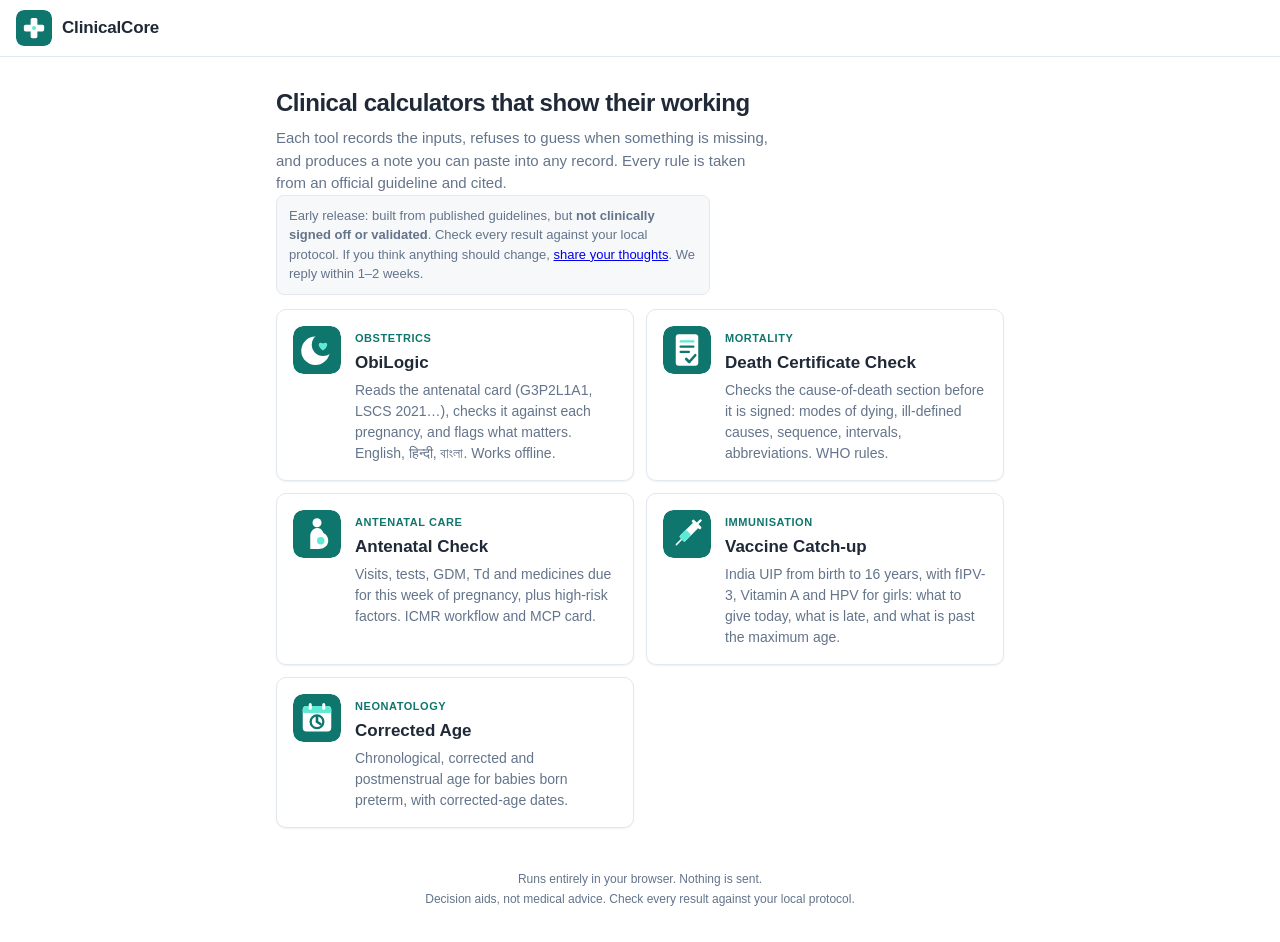
==== index.html @ 93f082eb "ClinicalCore site" ====
<!doctype html>
<html lang="en">
<head>
  <meta charset="utf-8">
  <meta name="viewport" content="width=device-width, initial-scale=1">
  <title>ClinicalCore</title>
  <meta name="description" content="Free, open-source clinical calculators that show their working. Runs in your browser.">
  <meta name="theme-color" content="#FFFFFF">
  <link rel="manifest" href="manifest.webmanifest">
  <link rel="icon" href="icon.svg" type="image/svg+xml">
  <link rel="stylesheet" href="shared/base.css">
  <link rel="stylesheet" href="hub.css">
  <script src="shared/offline.js" type="module"></script>
</head>
<body>
  <header class="bar">
    <a class="brand" href="./">
      <img src="icon.svg" alt="" width="36" height="36">
      <span>ClinicalCore</span>
    </a>
  </header>

  <main>
    <section class="intro">
      <h1>Clinical calculators that show their working</h1>
      <p>Each tool records the inputs, refuses to guess when something is missing, and produces a note you can paste into any record. Every rule is taken from an official guideline and cited.</p>
      <p class="notice">Early release: built from published guidelines, but <strong>not clinically signed off or validated</strong>. Check every result against your local protocol. If you think anything should change, <a href="https://github.com/nabvian/clinicalcore/issues/new?template=feedback.md" target="_blank" rel="noopener">share your thoughts</a>. We reply within 1–2 weeks.</p>
    </section>

    <section class="tools">
      <a class="tool" href="obilogic/">
        <img src="obilogic/icon.svg" alt="" width="48" height="48">
        <div>
          <span class="tag">Obstetrics</span>
          <h2>ObiLogic</h2>
          <p>Reads the antenatal card (G3P2L1A1, LSCS 2021…), checks it against each pregnancy, and flags what matters. English, हिन्दी, বাংলা. Works offline.</p>
        </div>
      </a>
      <a class="tool" href="mccd/">
        <img src="mccd/icon.svg" alt="" width="48" height="48">
        <div>
          <span class="tag">Mortality</span>
          <h2>Death Certificate Check</h2>
          <p>Checks the cause-of-death section before it is signed: modes of dying, ill-defined causes, sequence, intervals, abbreviations. WHO rules.</p>
        </div>
      </a>
      <a class="tool" href="anc/">
        <img src="anc/icon.svg" alt="" width="48" height="48">
        <div>
          <span class="tag">Antenatal care</span>
          <h2>Antenatal Check</h2>
          <p>Visits, tests, GDM, Td and medicines due for this week of pregnancy, plus high-risk factors. ICMR workflow and MCP card.</p>
        </div>
      </a>
      <a class="tool" href="vaccines/">
        <img src="vaccines/icon.svg" alt="" width="48" height="48">
        <div>
          <span class="tag">Immunisation</span>
          <h2>Vaccine Catch-up</h2>
          <p>India UIP from birth to 16 years, with fIPV-3, Vitamin A and HPV for girls: what to give today, what is late, and what is past the maximum age.</p>
        </div>
      </a>
      <a class="tool" href="corrected-age/">
        <img src="corrected-age/icon.svg" alt="" width="48" height="48">
        <div>
          <span class="tag">Neonatology</span>
          <h2>Corrected Age</h2>
          <p>Chronological, corrected and postmenstrual age for babies born preterm, with corrected-age dates.</p>
        </div>
      </a>
    </section>
  </main>

  <footer>
    <p>Runs entirely in your browser. Nothing is sent.</p>
    <p>Decision aids, not medical advice. Check every result against your local protocol.</p>
  </footer>
</body>
</html>
---- shared/base.css ----
:root {
  --bg: #FFFFFF;
  --surface: #FFFFFF;
  --subtle: #F7F8FA;
  --ink: #1F2937;
  --muted: #64748B;
  --line: #E2E8F0;
  --accent: #0F766E;
  --accent-ink: #FFFFFF;
  --accent-soft: #E6F4F2;
  --good: #E7F4EC;
  --good-ink: #166534;
  --amber: #FEF3C7;
  --amber-ink: #92400E;
  --neutral: #EEF2F6;
  --neutral-ink: #334155;
  --blue: #E0ECFB;
  --blue-ink: #1D4ED8;
  --error: #B42318;
  --error-soft: #FDECEA;
  --warning: #B45309;
  --info: #2563EB;
  --shadow: 0 1px 2px rgba(15, 23, 42, 0.06);
  --radius: 10px;
  color-scheme: light;
}

* { box-sizing: border-box; }

body {
  margin: 0;
  background: var(--bg);
  color: var(--ink);
  font: 15px/1.5 -apple-system, BlinkMacSystemFont, "Segoe UI", Roboto, "Helvetica Neue", Arial, sans-serif;
}

button, input, select { font: inherit; color: inherit; }

button:focus-visible, input:focus-visible, select:focus-visible, a:focus-visible {
  outline: 2px solid var(--accent);
  outline-offset: 2px;
}

[hidden] { display: none !important; }

.bar {
  position: sticky;
  top: 0;
  z-index: 10;
  display: flex;
  flex-wrap: wrap;
  align-items: center;
  gap: 10px 20px;
  padding: 10px 16px;
  background: var(--surface);
  border-bottom: 1px solid var(--line);
}

.brand {
  display: flex;
  align-items: center;
  gap: 10px;
  color: inherit;
  text-decoration: none;
  font-weight: 700;
  font-size: 17px;
  letter-spacing: -0.01em;
  line-height: 1.2;
}

.brand img { border-radius: 8px; }
.brand small { display: block; font-size: 11px; font-weight: 600; color: var(--muted); letter-spacing: 0.02em; }

.summary { flex: 1; min-width: 200px; }

.headline {
  font-size: 22px;
  font-weight: 700;
  font-variant-numeric: tabular-nums;
  line-height: 1.2;
}

.headline.unknown { color: var(--muted); }
.subline { font-size: 12px; color: var(--muted); font-weight: 600; }

.actions { display: flex; flex-wrap: wrap; gap: 8px; }

.btn {
  border: 1px solid var(--line);
  background: var(--surface);
  border-radius: 8px;
  padding: 7px 14px;
  font-weight: 600;
  white-space: nowrap;
  cursor: pointer;
}

.btn.primary { background: var(--accent); color: var(--accent-ink); border-color: var(--accent); }
.btn.ghost { color: var(--muted); }
.btn.small { padding: 4px 10px; font-size: 13px; }
.btn:hover { filter: brightness(0.96); }

main {
  max-width: 760px;
  margin: 0 auto;
  padding: 20px 16px 40px;
  display: grid;
  gap: 14px;
}

main > * { min-width: 0; }

.panel {
  background: var(--surface);
  border: 1px solid var(--line);
  border-radius: var(--radius);
  box-shadow: var(--shadow);
  padding: 16px;
}

.panel h2 {
  margin: 0 0 10px;
  font-size: 13px;
  font-weight: 700;
  text-transform: uppercase;
  letter-spacing: 0.05em;
  color: var(--muted);
}

.notice {
  font-size: 13px;
  padding: 10px 12px;
  border-radius: 8px;
  background: var(--subtle);
  border: 1px solid var(--line);
  color: var(--neutral-ink);
}

.form {
  display: grid;
  grid-template-columns: repeat(auto-fit, minmax(200px, 1fr));
  gap: 14px 16px;
}

.form .wide { grid-column: 1 / -1; }

.field > .label {
  display: block;
  font-size: 12px;
  font-weight: 600;
  color: var(--muted);
  margin-bottom: 6px;
}

.control { display: flex; align-items: center; gap: 6px; flex-wrap: wrap; }

.input {
  min-width: 0;
  width: 100%;
  border: 1px solid var(--line);
  border-radius: 6px;
  padding: 7px 10px;
  background: var(--surface);
  font-variant-numeric: tabular-nums;
}

.input.short { width: 80px; flex: none; }
.input.grow { flex: 1; width: auto; }
.input[aria-invalid="true"] { border-color: var(--error); background: var(--error-soft); }
.unit { color: var(--muted); font-size: 13px; }

input[type="range"] { width: 100%; accent-color: var(--accent); }

.chips { display: flex; flex-wrap: wrap; gap: 6px; }

.chip {
  border: 1px solid var(--line);
  background: var(--surface);
  border-radius: 6px;
  padding: 5px 12px;
  font-size: 14px;
  font-weight: 500;
  cursor: pointer;
}

.chip:hover { border-color: var(--accent); }

.chip[aria-pressed="true"] {
  background: var(--accent);
  border-color: var(--accent);
  color: var(--accent-ink);
}

.chips[aria-invalid="true"] .chip { border-color: var(--error); }

.rows { margin: 0; display: grid; gap: 0; }

.rows div {
  display: flex;
  justify-content: space-between;
  gap: 16px;
  padding: 8px 0;
  border-bottom: 1px solid var(--line);
}

.rows div:last-child { border-bottom: none; }
.rows dt { color: var(--muted); }
.rows dd { margin: 0; font-weight: 600; text-align: right; font-variant-numeric: tabular-nums; }

.steps { margin: 0; padding-left: 20px; display: grid; gap: 4px; font-variant-numeric: tabular-nums; }

.issues { list-style: none; margin: 0; padding: 0; display: grid; gap: 6px; }

.issue {
  font-size: 13px;
  padding: 6px 10px;
  border-radius: 6px;
  background: var(--subtle);
  border-left: 3px solid var(--line);
}

.issue.error { border-color: var(--error); }
.issue.warning { border-color: var(--warning); }
.issue.info { border-color: var(--info); }

.note {
  margin: 0;
  white-space: pre-wrap;
  font: 13px/1.6 ui-monospace, "SF Mono", Menlo, Consolas, monospace;
  background: var(--subtle);
  border: 1px solid var(--line);
  border-radius: 6px;
  padding: 12px;
}

table.grid { width: 100%; border-collapse: collapse; font-size: 14px; font-variant-numeric: tabular-nums; }
table.grid th { text-align: left; font-size: 12px; color: var(--muted); font-weight: 600; padding: 6px 8px; border-bottom: 1px solid var(--line); }
table.grid td { padding: 6px 8px; border-bottom: 1px solid var(--line); }
table.grid tr.done td { color: var(--muted); }

footer {
  text-align: center;
  color: var(--muted);
  font-size: 12px;
  padding: 0 16px 32px;
}

footer p { margin: 2px 0; }
footer a { color: inherit; }

.toast {
  position: fixed;
  left: 50%;
  bottom: 24px;
  transform: translate(-50%, 20px);
  background: var(--ink);
  color: var(--bg);
  padding: 8px 16px;
  border-radius: 8px;
  font-weight: 600;
  opacity: 0;
  transition: opacity 0.2s, transform 0.2s;
  pointer-events: none;
}

.toast.show { opacity: 1; transform: translate(-50%, 0); }

@media (max-width: 600px) {
  .bar { gap: 8px; }
  .summary { min-width: 0; }
  .actions { width: 100%; }
  .actions .btn { flex: 1; }
}

.status { display: inline-block; padding: 1px 8px; border-radius: 6px; font-size: 12px; font-weight: 600; white-space: nowrap; background: var(--neutral); color: var(--neutral-ink); }
.status.done, .status.given { background: var(--good); color: var(--good-ink); }
.status.due, .status.due_now { background: var(--amber); color: var(--amber-ink); }
.status.missed, .status.missing, .status.too_late { background: var(--error-soft); color: var(--error); }
.status.upcoming, .status.waiting { background: var(--blue); color: var(--blue-ink); }

.rowset { display: grid; gap: 8px; }
.rowline { display: flex; flex-wrap: wrap; align-items: center; gap: 6px; padding: 10px; border: 1px solid var(--line); border-radius: 8px; background: var(--subtle); }
.rowline .tag { font-size: 12px; font-weight: 700; color: var(--muted); min-width: 28px; }
.rowline .input { width: auto; flex: 1 1 120px; }
.rowline .input.short { flex: 0 0 78px; }
.checks { display: flex; flex-wrap: wrap; gap: 6px 16px; }
.checks label { display: inline-flex; gap: 6px; align-items: center; font-size: 14px; }
.risk { padding: 8px 10px; border-radius: 6px; border-left: 3px solid var(--warning); background: var(--subtle); font-size: 14px; }
.callout { font-size: 14px; font-weight: 600; padding: 10px 12px; border-radius: 8px; background: var(--accent-soft); color: var(--accent); }
.table-wrap { overflow-x: auto; }
.btn.add-row { justify-self: start; }

.spaced { margin-top: 12px; }
select.input { max-width: 100%; }
#sex { max-width: 220px; }

.btn.signed { background: var(--accent-soft); color: var(--accent); border-color: var(--accent); }
.sign-dialog { width: min(420px, calc(100vw - 32px)); border: 1px solid var(--line); border-radius: 12px; padding: 20px; color: var(--ink); background: #FFFFFF; }
.sign-dialog::backdrop { background: rgba(15, 23, 42, 0.35); }
.sign-dialog h2 { margin: 0 0 6px; font-size: 18px; }
.sign-dialog form { display: grid; gap: 12px; }
.sign-dialog .check { display: flex; gap: 8px; align-items: center; font-size: 14px; }
.dialog-actions { display: flex; flex-wrap: wrap; gap: 8px; justify-content: flex-end; }
.validation { border: 1px solid var(--line); border-radius: 8px; padding: 10px 12px; background: var(--accent-soft); color: var(--ink); }
.validation a { color: var(--accent); font-weight: 600; }
---- hub.css ----
.intro h1 {
  margin: 8px 0 6px;
  font-size: 24px;
  letter-spacing: -0.02em;
}

.intro p { margin: 0; color: var(--muted); max-width: 60ch; }

.tools {
  display: grid;
  grid-template-columns: repeat(auto-fit, minmax(300px, 1fr));
  gap: 12px;
}

.tool {
  display: flex;
  gap: 14px;
  align-items: flex-start;
  padding: 16px;
  background: var(--surface);
  border: 1px solid var(--line);
  border-radius: var(--radius);
  box-shadow: var(--shadow);
  color: inherit;
  text-decoration: none;
  transition: border-color 0.15s;
}

.tool:hover { border-color: var(--accent); }
.tool img { border-radius: 10px; flex: none; }
.tool h2 { margin: 2px 0 4px; font-size: 17px; }
.tool p { margin: 0; font-size: 14px; color: var(--muted); }

.tag {
  font-size: 11px;
  font-weight: 700;
  text-transform: uppercase;
  letter-spacing: 0.05em;
  color: var(--accent);
}

@media (max-width: 400px) {
  .tools { grid-template-columns: 1fr; }
}
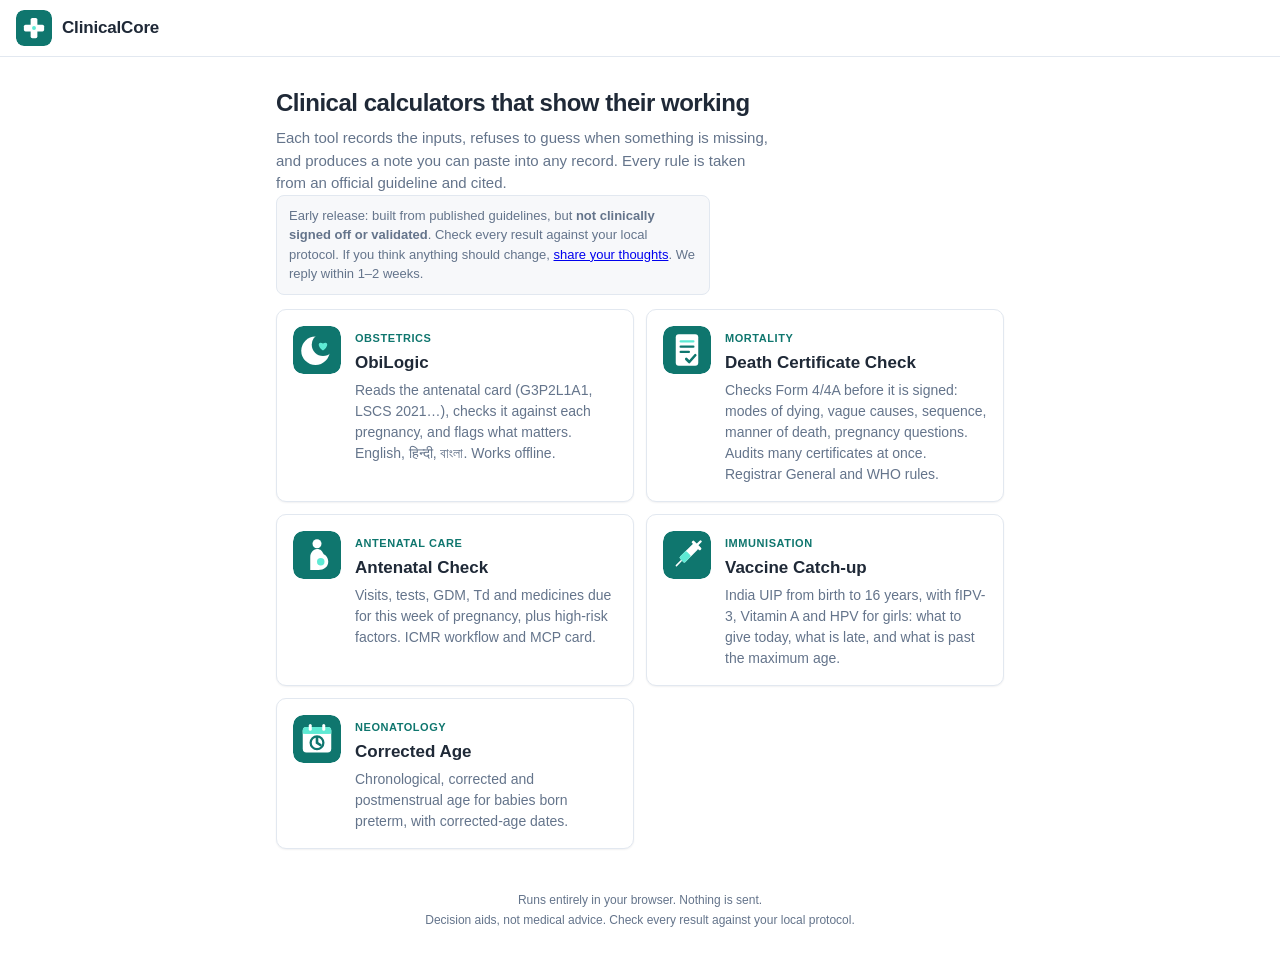
==== commit e0fc80ee: "Death Certificate Check: Form 4/4A fields, Indian manual rules, audit mode" ====
--- a/index.html
+++ b/index.html
@@ -41,7 +41,7 @@
         <div>
           <span class="tag">Mortality</span>
           <h2>Death Certificate Check</h2>
-          <p>Checks the cause-of-death section before it is signed: modes of dying, ill-defined causes, sequence, intervals, abbreviations. WHO rules.</p>
+          <p>Checks Form 4/4A before it is signed: modes of dying, vague causes, sequence, manner of death, pregnancy questions. Audits many certificates at once. Registrar General and WHO rules.</p>
         </div>
       </a>
       <a class="tool" href="anc/">
--- a/shared/base.css
+++ b/shared/base.css
@@ -303,3 +303,11 @@
 .dialog-actions { display: flex; flex-wrap: wrap; gap: 8px; justify-content: flex-end; }
 .validation { border: 1px solid var(--line); border-radius: 8px; padding: 10px 12px; background: var(--accent-soft); color: var(--ink); }
 .validation a { color: var(--accent); font-weight: 600; }
+
+.audit-actions { display: flex; flex-wrap: wrap; gap: 8px; }
+details.audit > summary { cursor: pointer; list-style: none; display: flex; align-items: center; gap: 8px; }
+details.audit > summary::-webkit-details-marker { display: none; }
+details.audit > summary::before { content: '▸'; color: var(--muted); }
+details.audit[open] > summary::before { content: '▾'; }
+details.audit > summary h2 { margin: 0; }
+.inline { display: flex; gap: 8px; align-items: center; }
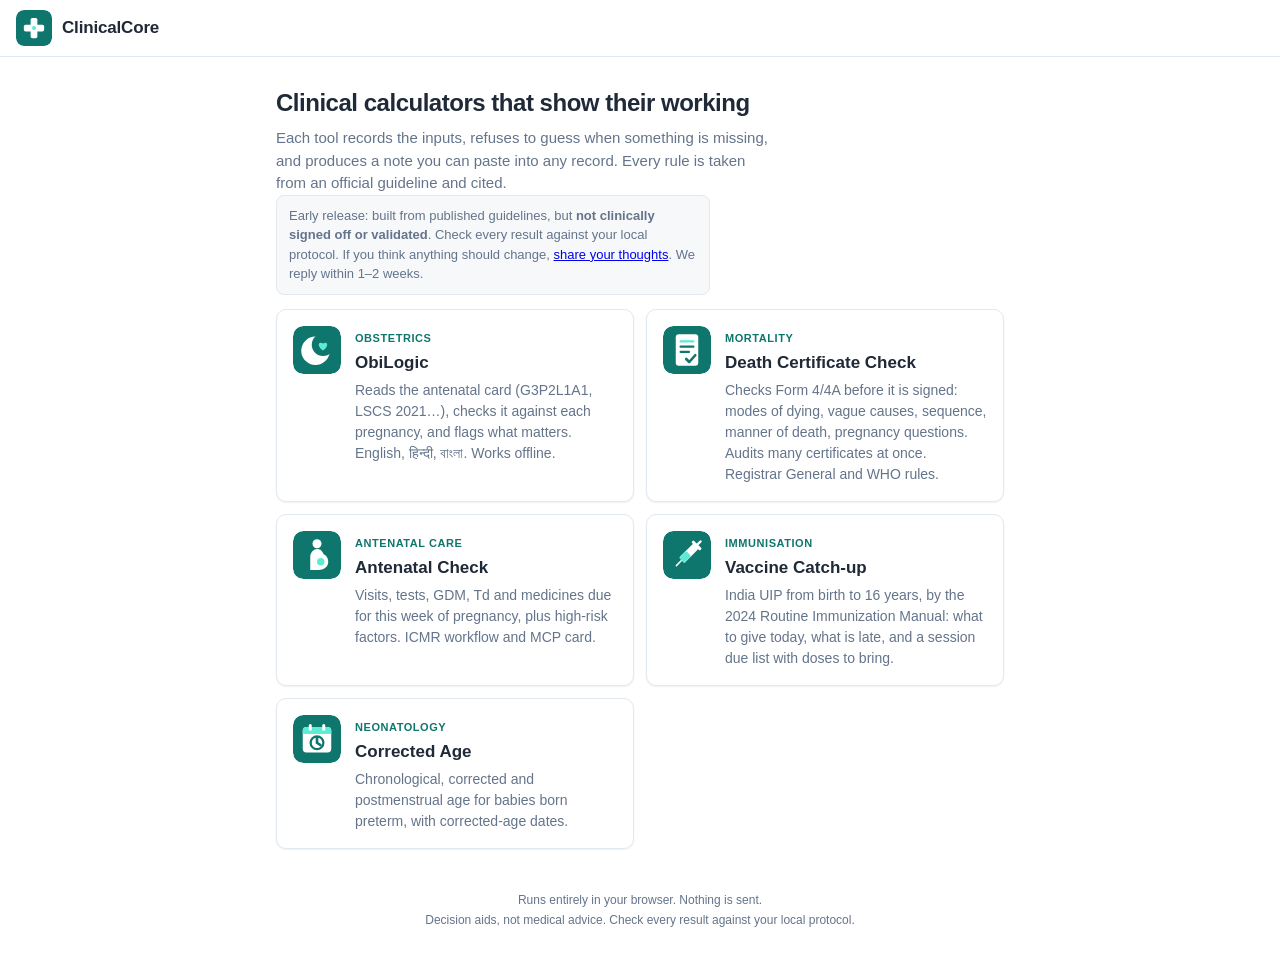
==== commit a9dd2a69: "Vaccine Catch-up: 2024 Routine Immunization Manual, session due list" ====
--- a/index.html
+++ b/index.html
@@ -57,7 +57,7 @@
         <div>
           <span class="tag">Immunisation</span>
           <h2>Vaccine Catch-up</h2>
-          <p>India UIP from birth to 16 years, with fIPV-3, Vitamin A and HPV for girls: what to give today, what is late, and what is past the maximum age.</p>
+          <p>India UIP from birth to 16 years, by the 2024 Routine Immunization Manual: what to give today, what is late, and a session due list with doses to bring.</p>
         </div>
       </a>
       <a class="tool" href="corrected-age/">
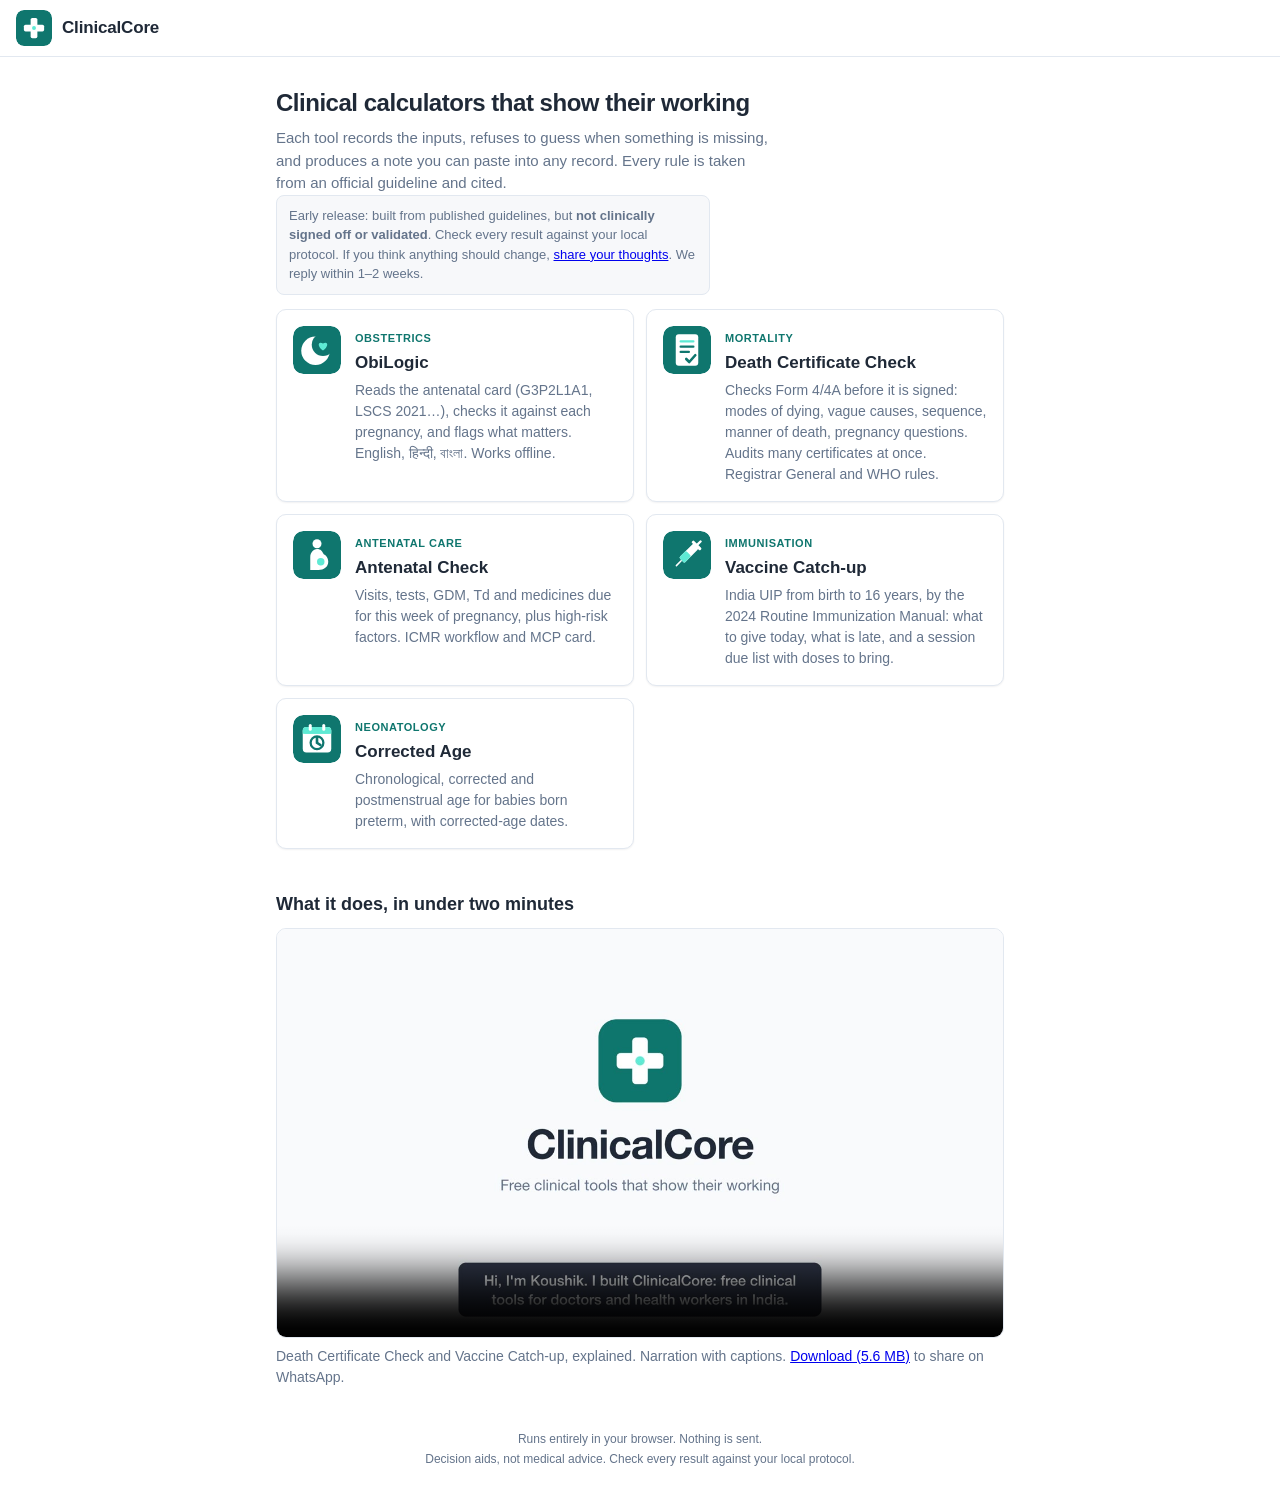
==== commit 5f1aa4fd: "Add the explainer video" ====
--- a/index.html
+++ b/index.html
@@ -69,6 +69,15 @@
         </div>
       </a>
     </section>
+
+    <section class="watch" id="video">
+      <h2>What it does, in under two minutes</h2>
+      <video controls preload="none" playsinline poster="media/clinicalcore-explainer.jpg" width="1280" height="720">
+        <source src="media/clinicalcore-explainer.mp4" type="video/mp4">
+        <a href="media/clinicalcore-explainer.mp4">Download the video</a>
+      </video>
+      <p>Death Certificate Check and Vaccine Catch-up, explained. Narration with captions. <a href="media/clinicalcore-explainer.mp4" download>Download (5.6 MB)</a> to share on WhatsApp.</p>
+    </section>
   </main>
 
   <footer>
--- a/hub.css
+++ b/hub.css
@@ -42,3 +42,8 @@
 @media (max-width: 400px) {
   .tools { grid-template-columns: 1fr; }
 }
+
+.watch { margin-top: 28px; }
+.watch h2 { margin: 0 0 10px; font-size: 18px; }
+.watch video { display: block; width: 100%; height: auto; border: 1px solid var(--line); border-radius: var(--radius); background: #FFFFFF; }
+.watch p { margin: 8px 0 0; font-size: 14px; color: var(--muted); }
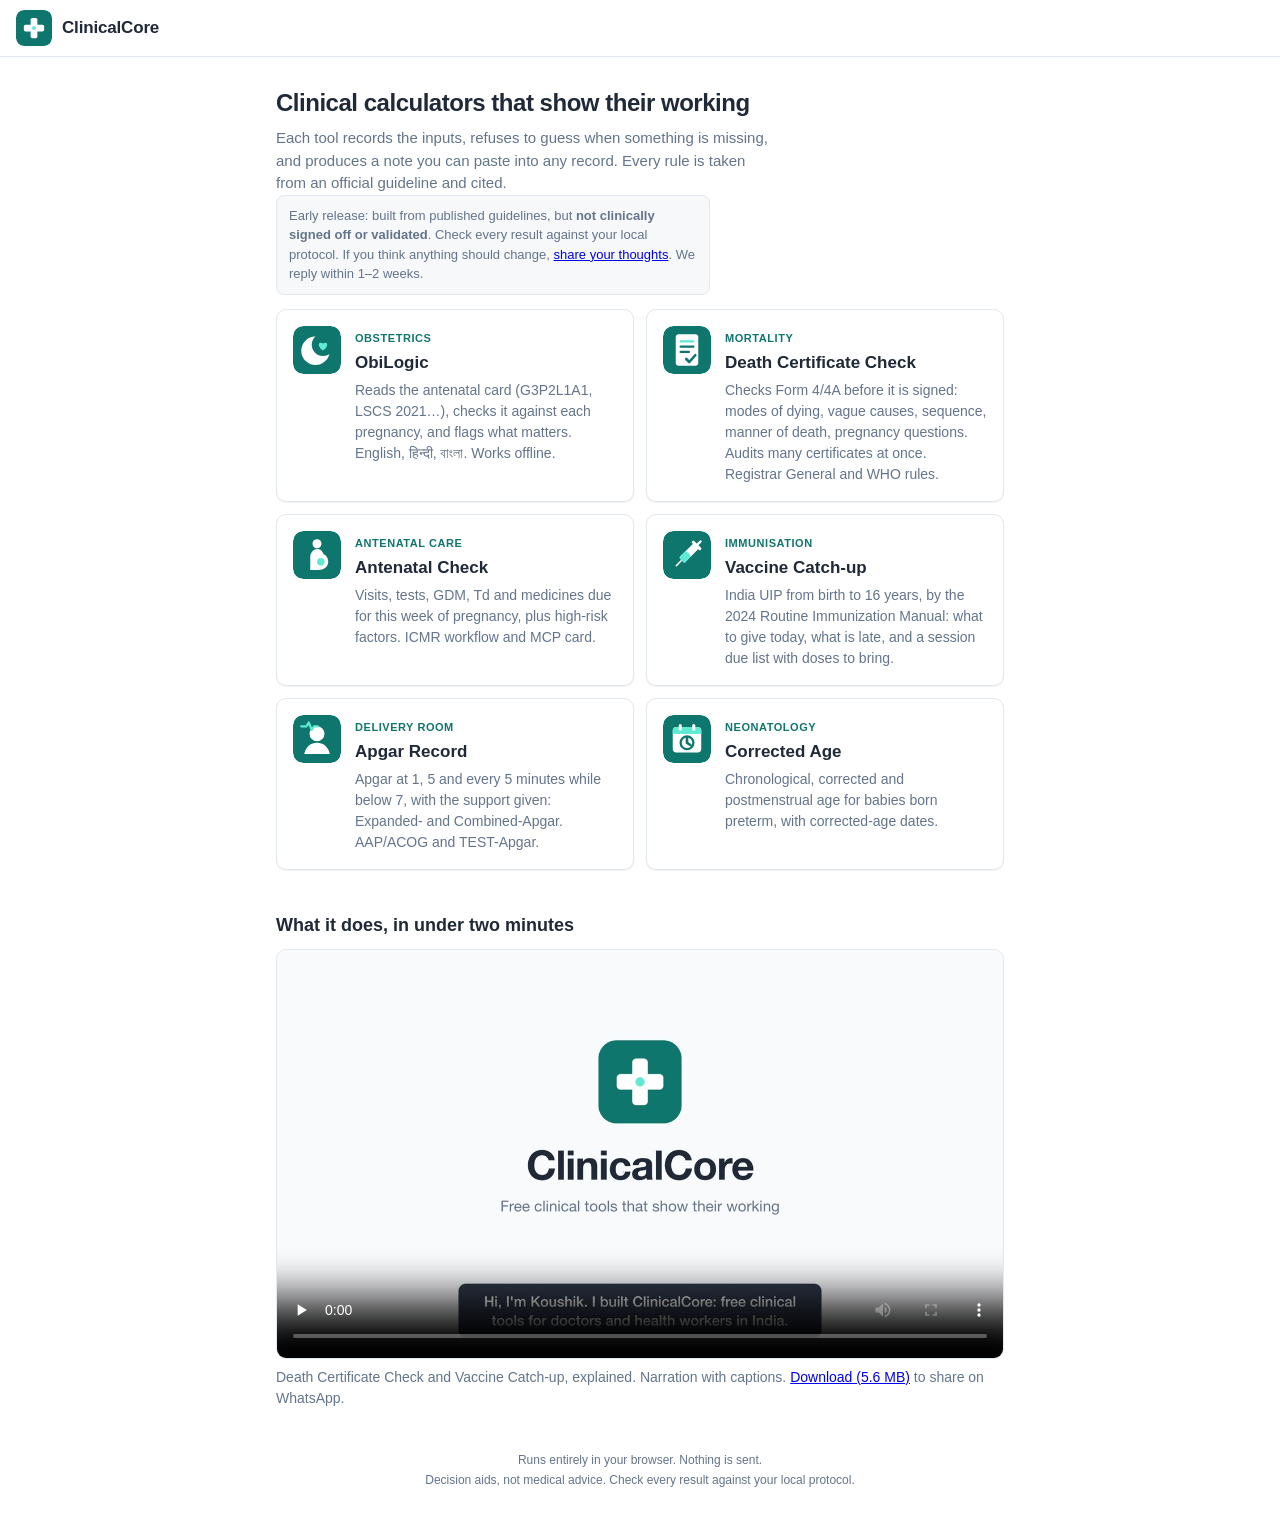
==== commit 29cd2b39: "Apgar Record: expanded and Combined-Apgar" ====
--- a/index.html
+++ b/index.html
@@ -60,6 +60,14 @@
           <p>India UIP from birth to 16 years, by the 2024 Routine Immunization Manual: what to give today, what is late, and a session due list with doses to bring.</p>
         </div>
       </a>
+      <a class="tool" href="apgar/">
+        <img src="apgar/icon.svg" alt="" width="48" height="48">
+        <div>
+          <span class="tag">Delivery room</span>
+          <h2>Apgar Record</h2>
+          <p>Apgar at 1, 5 and every 5 minutes while below 7, with the support given: Expanded- and Combined-Apgar. AAP/ACOG and TEST-Apgar.</p>
+        </div>
+      </a>
       <a class="tool" href="corrected-age/">
         <img src="corrected-age/icon.svg" alt="" width="48" height="48">
         <div>
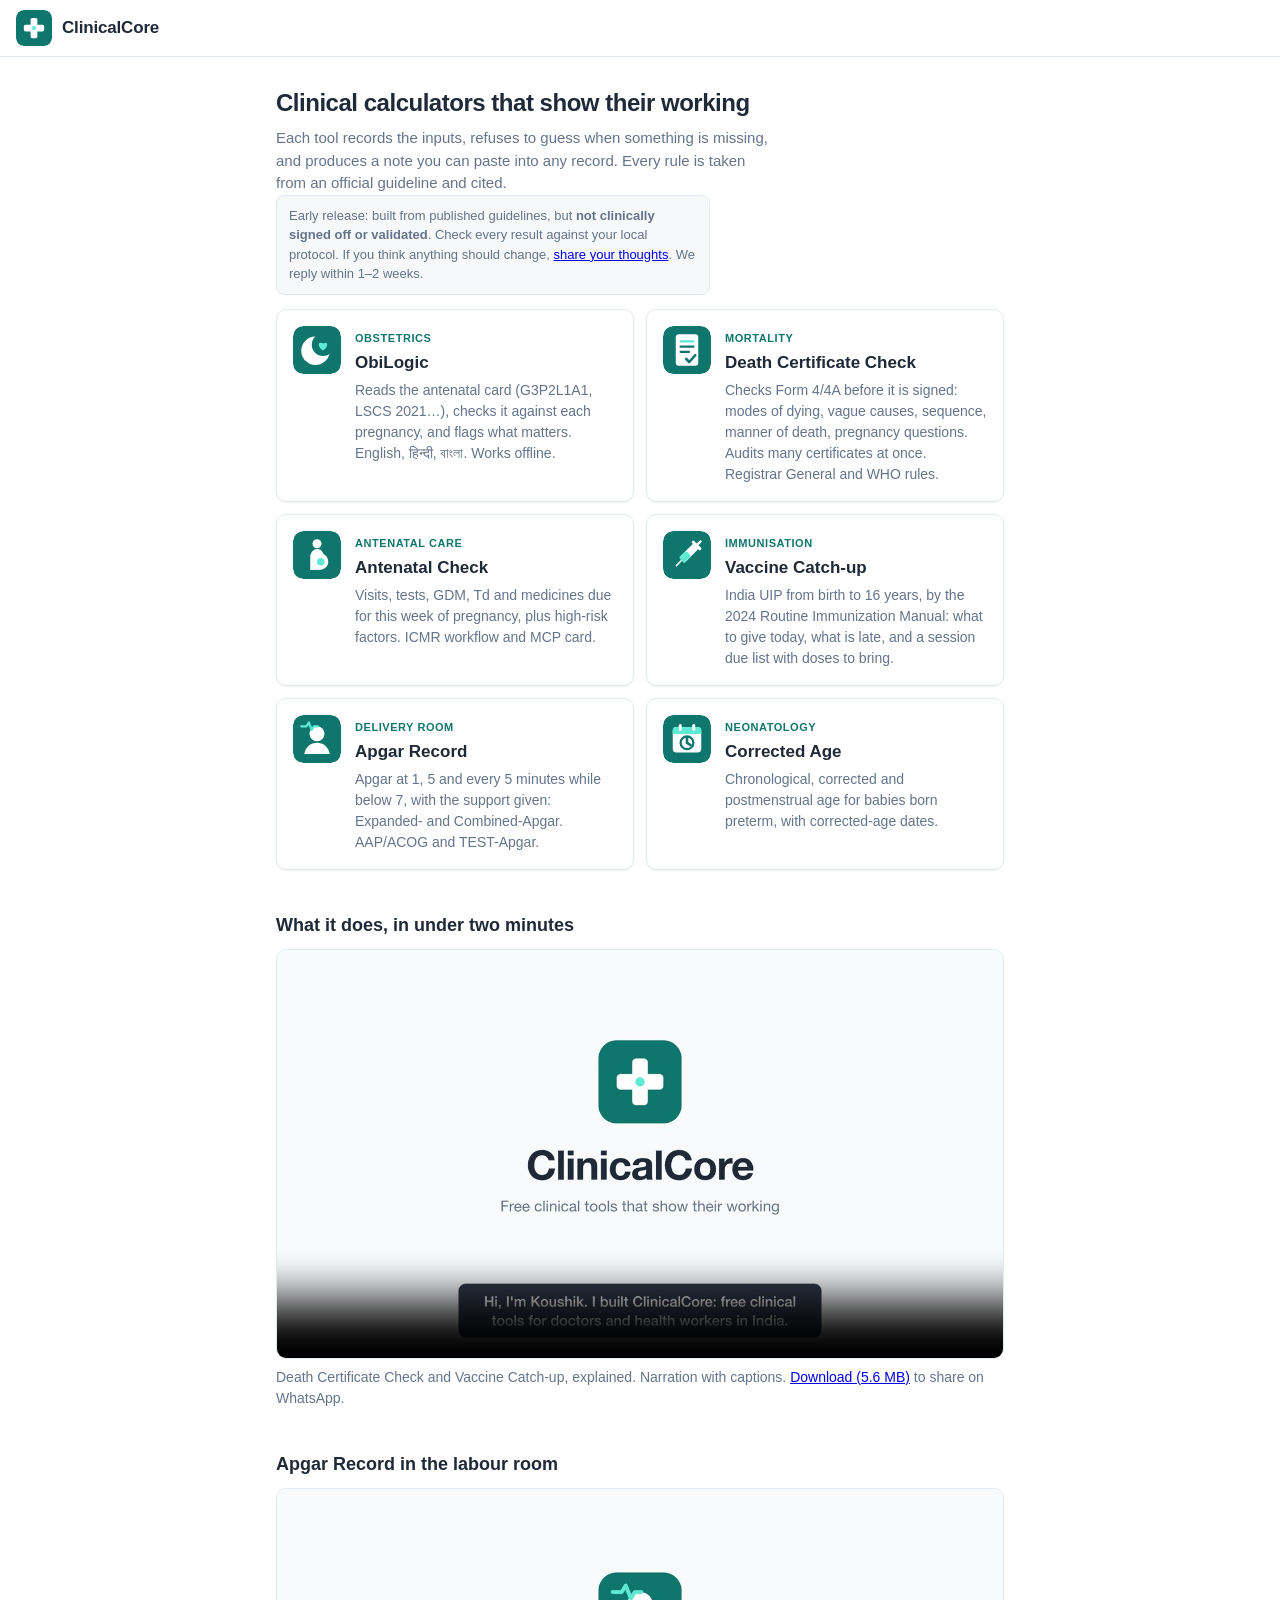
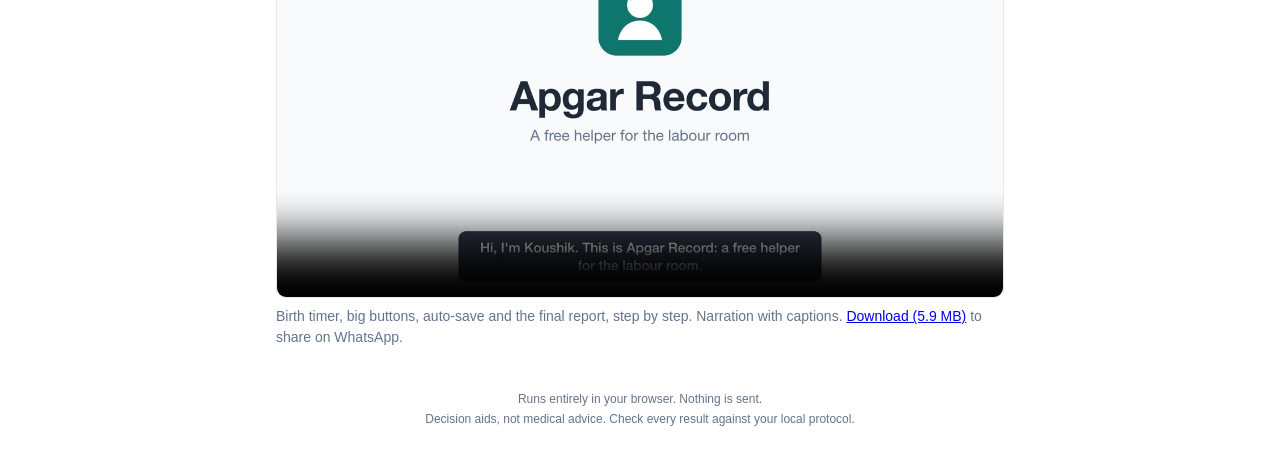
==== commit 1656a3b7: "Add the Apgar Record video" ====
--- a/index.html
+++ b/index.html
@@ -86,6 +86,15 @@
       </video>
       <p>Death Certificate Check and Vaccine Catch-up, explained. Narration with captions. <a href="media/clinicalcore-explainer.mp4" download>Download (5.6 MB)</a> to share on WhatsApp.</p>
     </section>
+
+    <section class="watch" id="apgar-video">
+      <h2>Apgar Record in the labour room</h2>
+      <video controls preload="none" playsinline poster="media/apgar-record-explainer.jpg" width="1280" height="720">
+        <source src="media/apgar-record-explainer.mp4" type="video/mp4">
+        <a href="media/apgar-record-explainer.mp4">Download the video</a>
+      </video>
+      <p>Birth timer, big buttons, auto-save and the final report, step by step. Narration with captions. <a href="media/apgar-record-explainer.mp4" download>Download (5.9 MB)</a> to share on WhatsApp.</p>
+    </section>
   </main>
 
   <footer>
